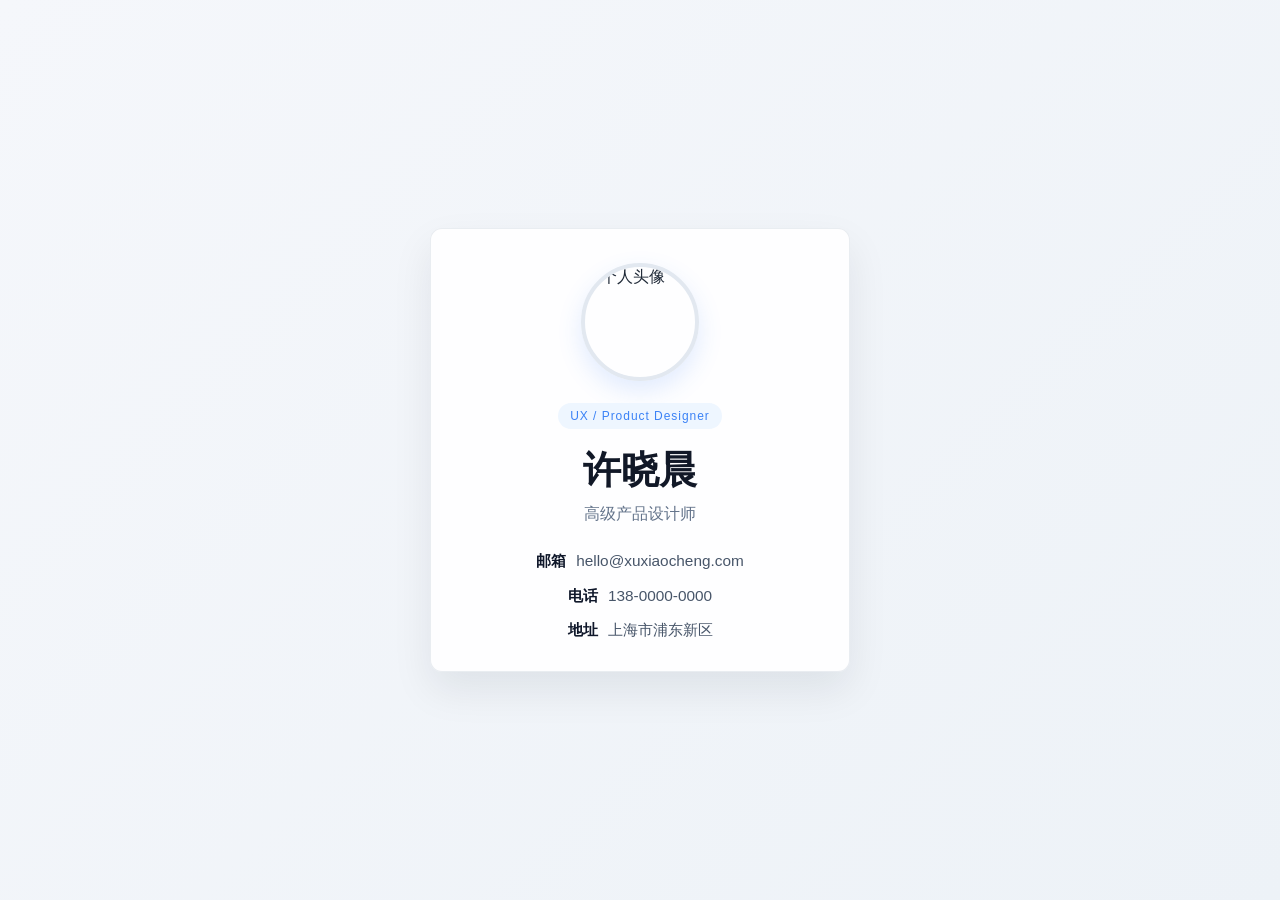
==== wed前端开放/个人名片/index.html @ f191ad38 "第一次练习-个人名片" ====
<!DOCTYPE html>
<html lang="zh-CN">
  <head>
    <meta charset="UTF-8" />
    <meta name="viewport" content="width=device-width, initial-scale=1.0" />
    <title>个人名片</title>
    <!-- 引入外部样式表，保持 HTML 结构与 CSS 样式分离 -->
    <link rel="stylesheet" href="styles.css" />
  </head>
  <body>
    <!-- 页面主体容器，用于居中展示名片 -->
    <main class="card-wrapper">
      <!-- 名片主体 -->
      <section class="business-card" aria-label="个人名片">
        <!-- 头像区域 -->
        <div class="avatar-wrap">
          <img
            src="https://images.unsplash.com/photo-1494790108377-be9c29b29330?auto=format&fit=crop&w=400&q=80"
            alt="个人头像"
          />
        </div>

        <!-- 个人信息区域 -->
        <div class="info">
          <!-- 职位标签 -->
          <p class="role-tag">UX / Product Designer</p>

          <!-- 姓名 -->
          <h1>许晓晨</h1>

          <!-- 职位 -->
          <h2>高级产品设计师</h2>

          <!-- 联系方式列表 -->
          <ul class="contact-list">
            <li><span>邮箱</span> hello@xuxiaocheng.com</li>
            <li><span>电话</span> 138-0000-0000</li>
            <li><span>地址</span> 上海市浦东新区</li>
          </ul>
        </div>
      </section>
    </main>
  </body>
</html>
---- wed前端开放/个人名片/styles.css ----
/* 全局基础样式 */
* {
  margin: 0;
  padding: 0;
  box-sizing: border-box;
}

body {
  min-height: 100vh;
  display: flex;
  align-items: center;
  justify-content: center;
  font-family: "Segoe UI", "PingFang SC", "Microsoft YaHei", sans-serif;
  background: linear-gradient(135deg, #f5f7fb 0%, #edf2f7 100%);
  color: #1f2937;
}

/* 名片外层容器，确保整体居中展示 */
.card-wrapper {
  width: 100%;
  display: flex;
  justify-content: center;
  align-items: center;
  padding: 32px;
}

/* 名片主体样式 */
.business-card {
  width: min(420px, 88vw);
  background: rgba(255, 255, 255, 0.9);
  border: 1px solid rgba(148, 163, 184, 0.2);
  border-radius: 12px; /* 圆角尺寸为 12px */
  box-shadow: 0 18px 40px rgba(15, 23, 42, 0.08); /* 柔和阴影 */
  display: flex;
  flex-direction: column;
  align-items: center;
  gap: 22px;
  padding: 34px 28px 28px;
  transition: transform 0.28s ease, box-shadow 0.28s ease;
}

/* 鼠标悬停时名片轻微上浮，并增强阴影 */
.business-card:hover {
  transform: translateY(-8px);
  box-shadow: 0 22px 48px rgba(15, 23, 42, 0.12);
}

/* 头像区域 */
.avatar-wrap {
  width: 118px;
  height: 118px;
  border-radius: 50%; /* 圆形头像 */
  overflow: hidden;
  border: 4px solid #e2e8f0;
  box-shadow: 0 10px 24px rgba(59, 130, 246, 0.15);
}

.avatar-wrap img {
  width: 100%;
  height: 100%;
  object-fit: cover;
  display: block;
}

/* 信息区样式 */
.info {
  width: 100%;
  text-align: center;
}

.role-tag {
  display: inline-block;
  padding: 6px 12px;
  border-radius: 999px;
  background: #eef6ff;
  color: #3b82f6;
  font-size: 12px;
  letter-spacing: 0.08em;
  margin-bottom: 16px;
}

.info h1 {
  font-size: clamp(2rem, 4vw, 2.4rem);
  margin-bottom: 8px;
  color: #111827;
}

.info h2 {
  font-size: 1rem;
  font-weight: 500;
  color: #64748b;
  margin-bottom: 24px;
}

/* 联系方式列表 */
.contact-list {
  list-style: none;
  display: flex;
  flex-direction: column;
  gap: 10px;
  font-size: 0.96rem;
  color: #475569;
}

.contact-list li {
  display: flex;
  justify-content: center;
  align-items: center;
  gap: 10px;
  flex-wrap: wrap;
  line-height: 1.6;
}

.contact-list span {
  font-weight: 600;
  color: #0f172a;
}

/* 在较窄屏幕上适当压缩间距，保证移动端体验 */
@media (max-width: 480px) {
  .business-card {
    padding: 28px 20px 22px;
    gap: 18px;
  }

  .avatar-wrap {
    width: 100px;
    height: 100px;
  }

  .contact-list li {
    font-size: 0.9rem;
  }
}
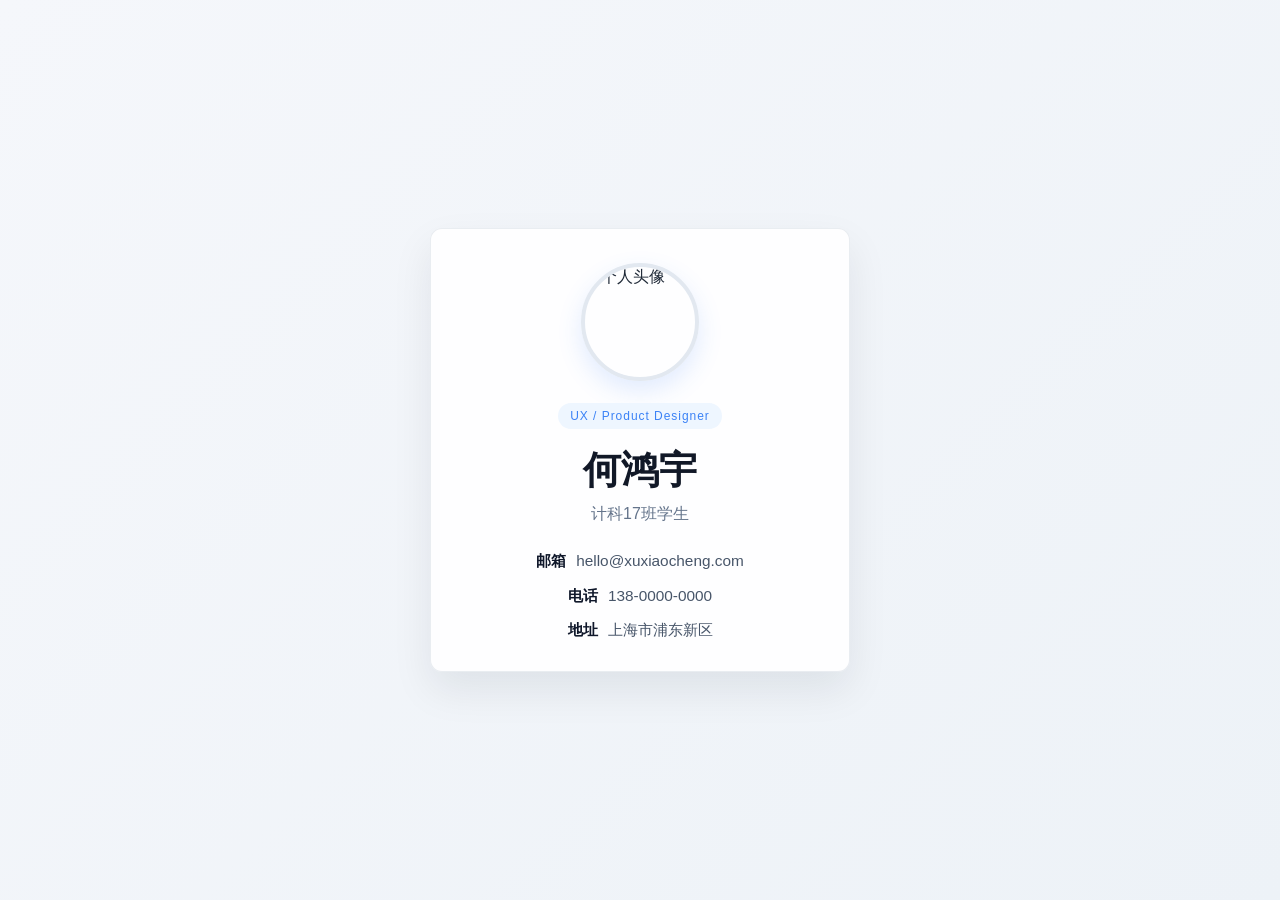
==== commit 72ab2496: "修改名字" ====
--- a/wed前端开放/个人名片/index.html
+++ b/wed前端开放/个人名片/index.html
@@ -26,10 +26,10 @@
           <p class="role-tag">UX / Product Designer</p>
 
           <!-- 姓名 -->
-          <h1>许晓晨</h1>
+          <h1>何鸿宇</h1>
 
           <!-- 职位 -->
-          <h2>高级产品设计师</h2>
+          <h2>计科17班学生</h2>
 
           <!-- 联系方式列表 -->
           <ul class="contact-list">
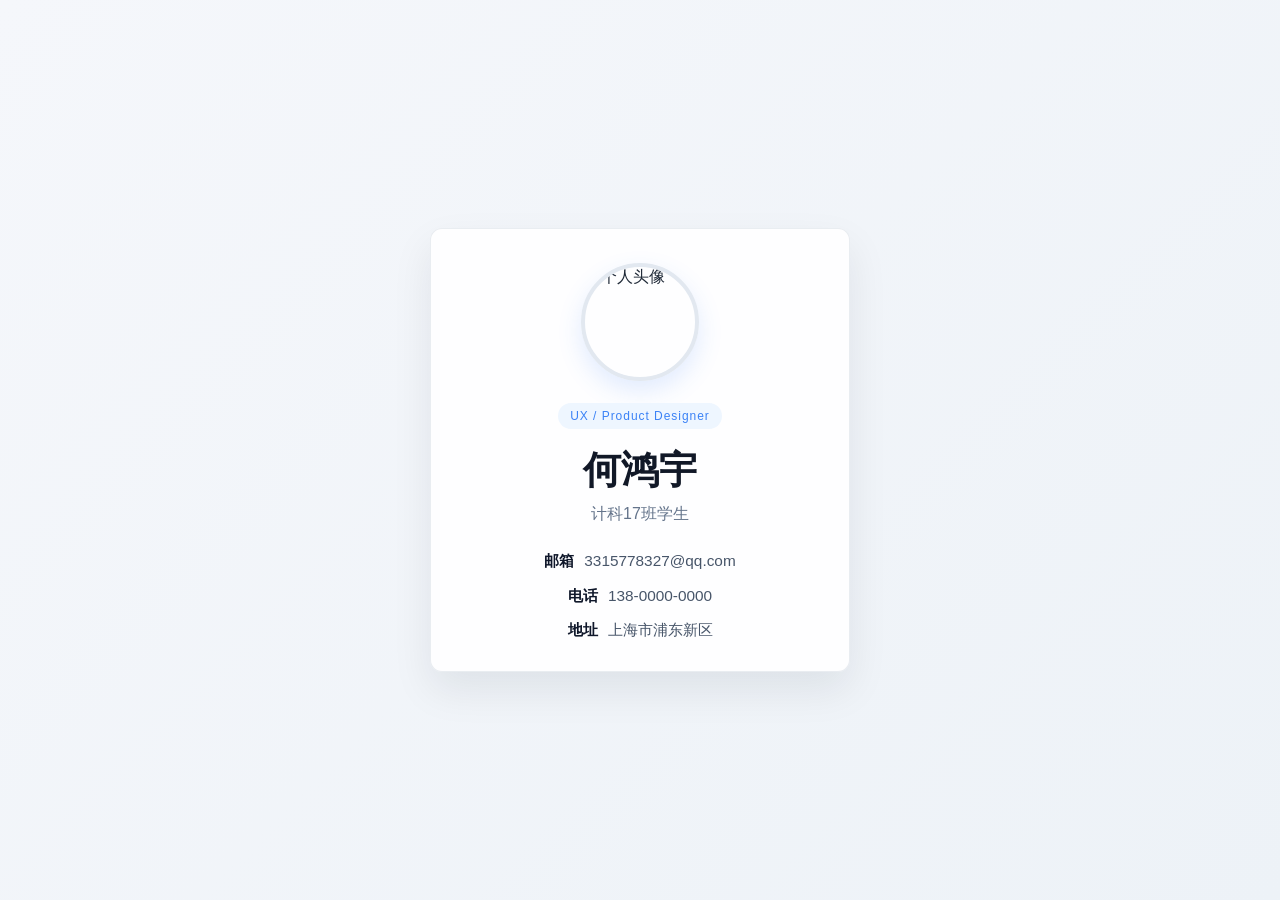
==== commit 75b9ebc6: "修改名字" ====
--- a/wed前端开放/个人名片/index.html
+++ b/wed前端开放/个人名片/index.html
@@ -33,7 +33,7 @@
 
           <!-- 联系方式列表 -->
           <ul class="contact-list">
-            <li><span>邮箱</span> hello@xuxiaocheng.com</li>
+            <li><span>邮箱</span> 3315778327@qq.com</li>
             <li><span>电话</span> 138-0000-0000</li>
             <li><span>地址</span> 上海市浦东新区</li>
           </ul>
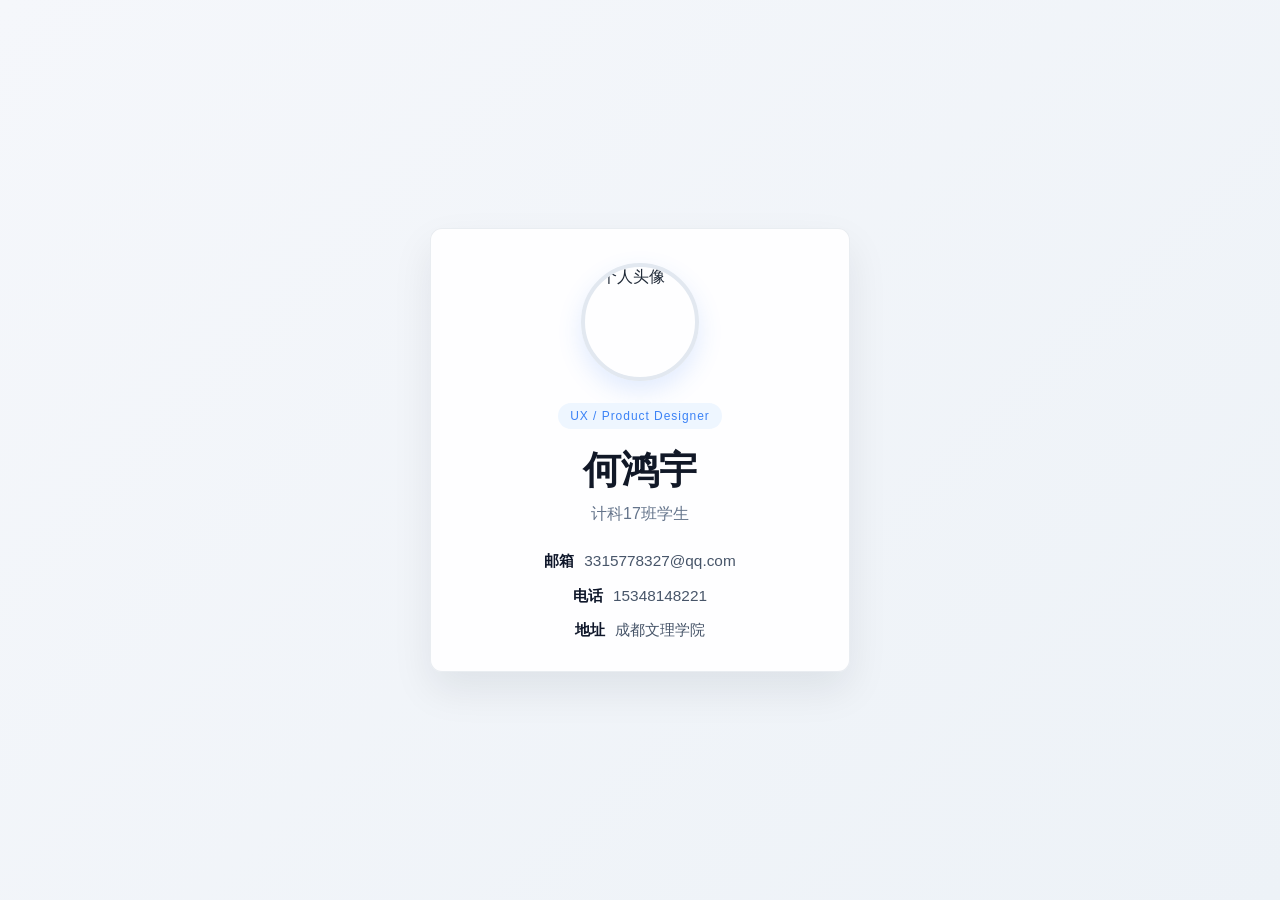
==== commit d0675926: "修改信息" ====
--- a/wed前端开放/个人名片/index.html
+++ b/wed前端开放/个人名片/index.html
@@ -34,8 +34,8 @@
           <!-- 联系方式列表 -->
           <ul class="contact-list">
             <li><span>邮箱</span> 3315778327@qq.com</li>
-            <li><span>电话</span> 138-0000-0000</li>
-            <li><span>地址</span> 上海市浦东新区</li>
+            <li><span>电话</span> 15348148221</li>
+            <li><span>地址</span> 成都文理学院</li>
           </ul>
         </div>
       </section>
